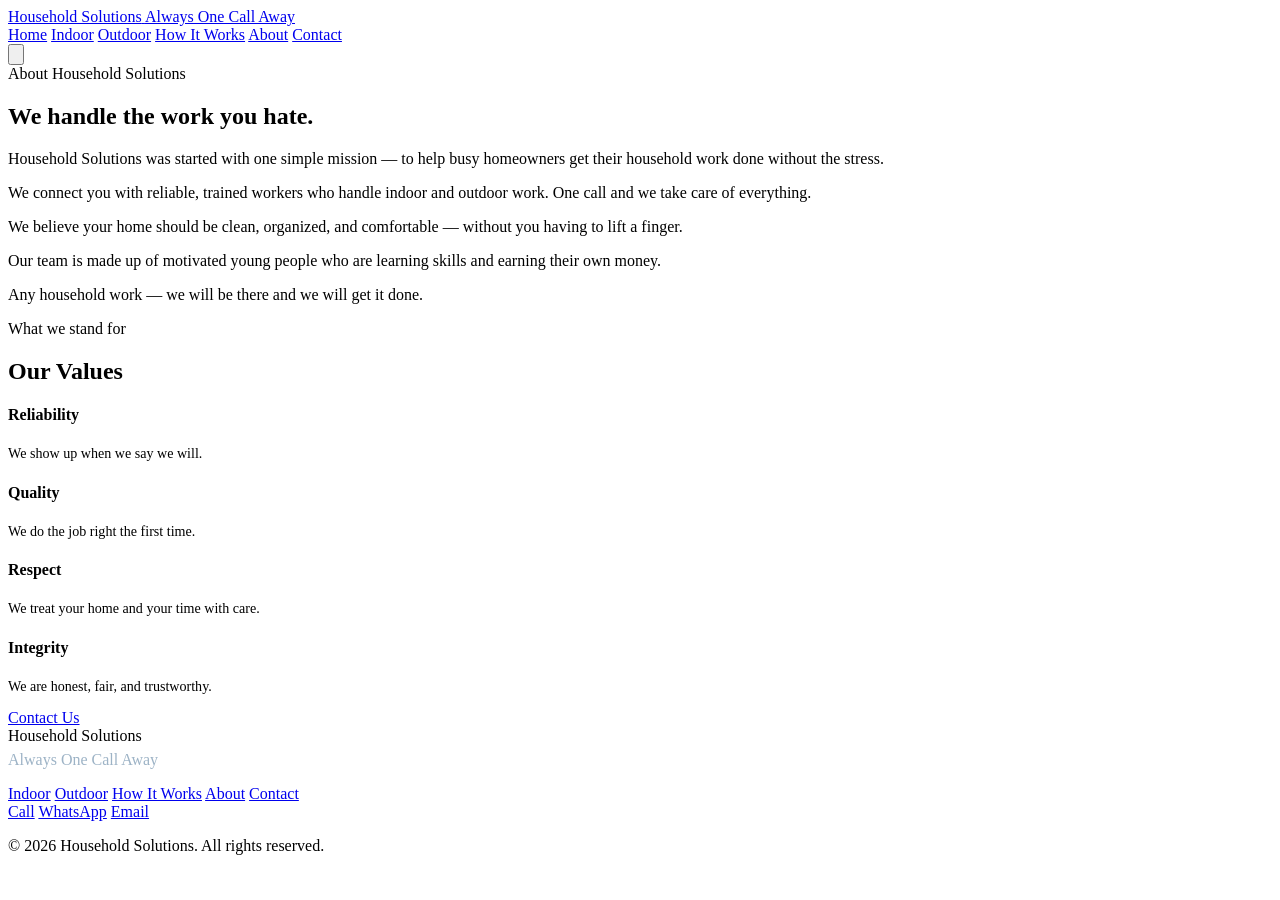
==== about.html @ eff03faa "Add files via upload Initial site upload" ====
<!DOCTYPE html>
<html lang="en">
<head>
<meta charset="UTF-8">
<meta name="viewport" content="width=device-width, initial-scale=1.0">
<title>About Us — Household Solutions</title>
<link rel="stylesheet" href="css/styles.css">
</head>
<body>

<header class="site-header">
  <div class="wrap header-inner">
    <a href="index.html" class="brand">
      <span class="brand-name">Household Solutions</span>
      <span class="brand-tag">Always One Call Away</span>
    </a>
    <nav class="main-nav">
      <a class="nav-link" href="index.html">Home</a>
      <a class="nav-link" href="indoor.html">Indoor</a>
      <a class="nav-link" href="outdoor.html">Outdoor</a>
      <a class="nav-link" href="how-it-works.html">How It Works</a>
      <a class="nav-link active" href="about.html">About</a>
      <a class="nav-link" href="contact.html">Contact</a>
    </nav>
    <div class="header-actions">
      <a class="icon-btn" data-tel-href href="#" aria-label="Call us"><span data-icon="phone"></span></a>
      <a class="icon-btn wa" data-wa-href href="#" target="_blank" aria-label="WhatsApp us"><span data-icon="whatsapp"></span></a>
      <button class="nav-toggle" aria-label="Menu">
        <svg viewBox="0 0 24 24" fill="none" stroke="currentColor" stroke-width="2" stroke-linecap="round"><path d="M3 6h18M3 12h18M3 18h18"/></svg>
      </button>
    </div>
  </div>
</header>

<section class="section">
  <div class="wrap">
    <div class="section-head">
      <span class="eyebrow">About Household Solutions</span>
      <h2>We handle the work you hate.</h2>
    </div>

    <div class="about-copy">
      <p>Household Solutions was started with one simple mission — to help busy homeowners get their household work done without the stress.</p>
      <p>We connect you with reliable, trained workers who handle indoor and outdoor work. One call and we take care of everything.</p>
      <p>We believe your home should be clean, organized, and comfortable — without you having to lift a finger.</p>
      <p>Our team is made up of motivated young people who are learning skills and earning their own money.</p>
      <p>Any household work — we will be there and we will get it done.</p>
    </div>

    <div class="section-head">
      <span class="eyebrow">What we stand for</span>
      <h2>Our Values</h2>
    </div>

    <div class="values-grid">
      <div class="value-card">
        <div class="value-check"><span data-icon="check"></span></div>
        <h4>Reliability</h4>
        <p style="font-size:0.88rem;color:var(--text-light);margin-top:8px;">We show up when we say we will.</p>
      </div>
      <div class="value-card">
        <div class="value-check"><span data-icon="check"></span></div>
        <h4>Quality</h4>
        <p style="font-size:0.88rem;color:var(--text-light);margin-top:8px;">We do the job right the first time.</p>
      </div>
      <div class="value-card">
        <div class="value-check"><span data-icon="check"></span></div>
        <h4>Respect</h4>
        <p style="font-size:0.88rem;color:var(--text-light);margin-top:8px;">We treat your home and your time with care.</p>
      </div>
      <div class="value-card">
        <div class="value-check"><span data-icon="check"></span></div>
        <h4>Integrity</h4>
        <p style="font-size:0.88rem;color:var(--text-light);margin-top:8px;">We are honest, fair, and trustworthy.</p>
      </div>
    </div>

    <div class="center mt-40">
      <a href="contact.html" class="btn btn-outline-blue">Contact Us</a>
    </div>
  </div>
</section>

<footer class="site-footer">
  <div class="wrap footer-inner">
    <div class="footer-brand">
      <span class="brand-name">Household Solutions</span>
      <p style="color:#9db3c6;margin-top:6px;">Always One Call Away</p>
    </div>
    <nav class="footer-links">
      <a href="indoor.html">Indoor</a>
      <a href="outdoor.html">Outdoor</a>
      <a href="how-it-works.html">How It Works</a>
      <a href="about.html">About</a>
      <a href="contact.html">Contact</a>
    </nav>
    <div class="footer-contacts">
      <a data-tel-href href="#">Call</a>
      <a data-wa-href href="#" target="_blank">WhatsApp</a>
      <a href="mailto:steveselviro@gmail.com">Email</a>
    </div>
  </div>
  <p class="footer-bottom">© 2026 Household Solutions. All rights reserved.</p>
</footer>

<script src="js/icons.js"></script>
<script src="js/main.js"></script>
</body>
</html>
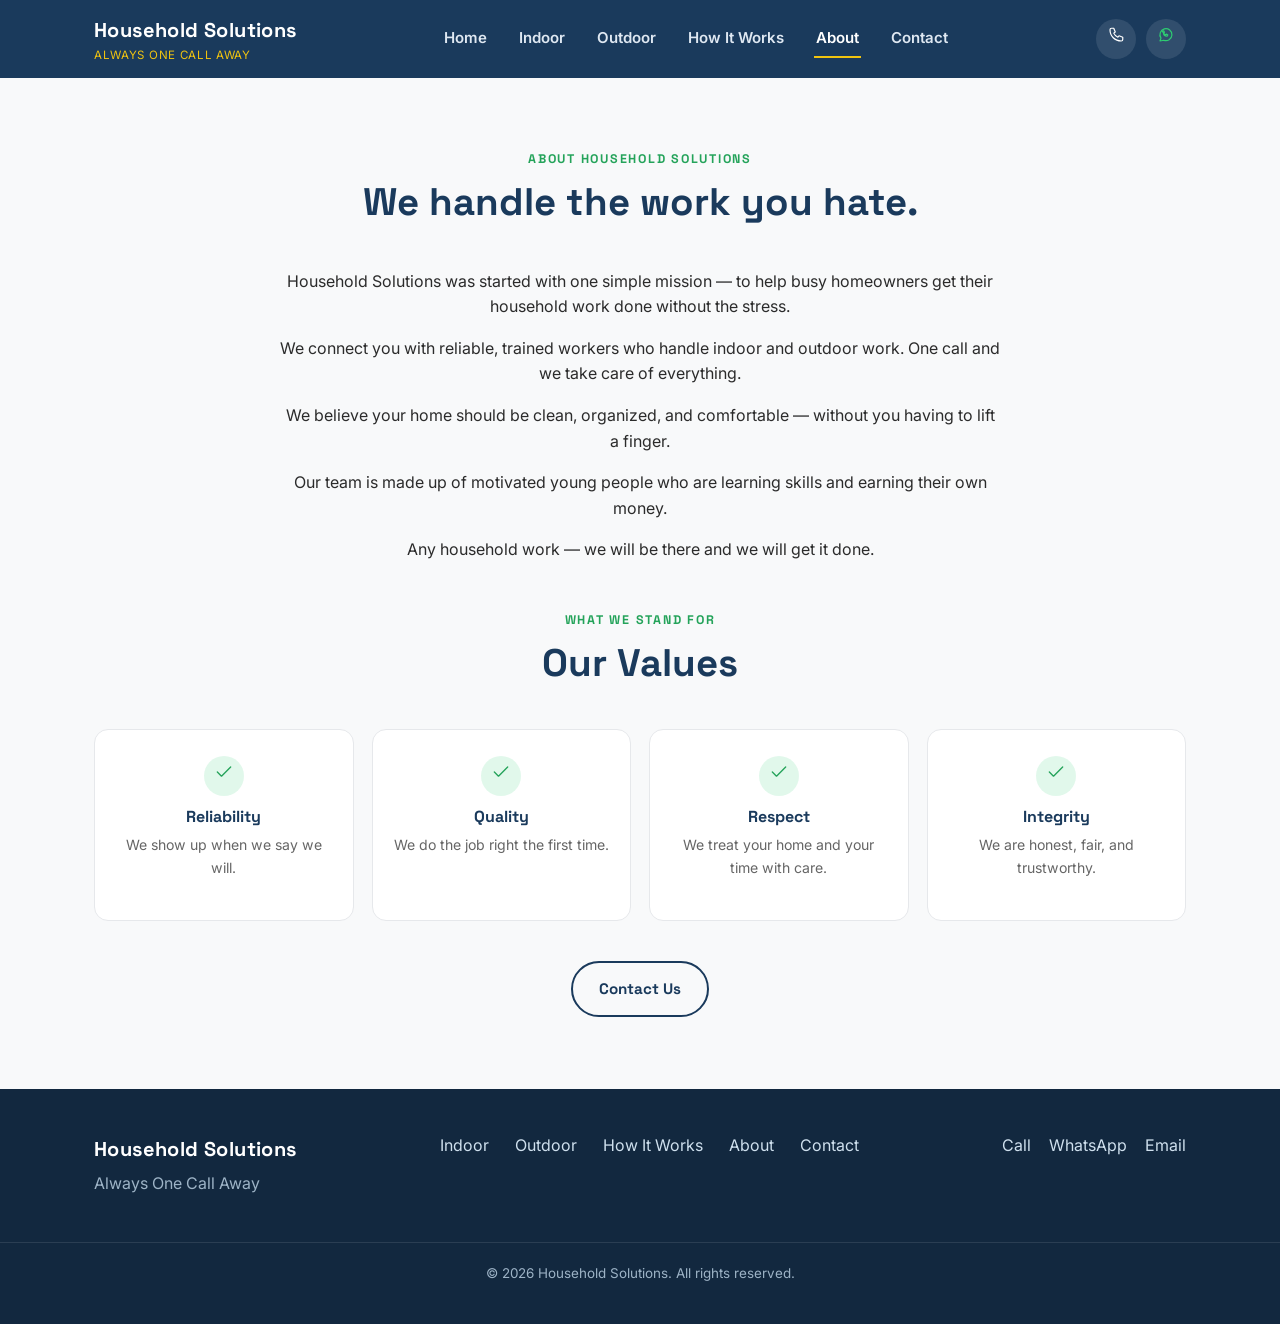
==== commit cedd1c9c: "Add files via upload" ====
--- a/about.html
+++ b/about.html
@@ -4,7 +4,7 @@
 <meta charset="UTF-8">
 <meta name="viewport" content="width=device-width, initial-scale=1.0">
 <title>About Us — Household Solutions</title>
-<link rel="stylesheet" href="css/styles.css">
+<link rel="stylesheet" href="styles.css">
 </head>
 <body>
 
@@ -103,7 +103,7 @@
   <p class="footer-bottom">© 2026 Household Solutions. All rights reserved.</p>
 </footer>
 
-<script src="js/icons.js"></script>
-<script src="js/main.js"></script>
+<script src="icons.js"></script>
+<script src="main.js"></script>
 </body>
 </html>
--- a/styles.css
+++ b/styles.css
@@ -0,0 +1,423 @@
+/* ============================================================
+   HOUSEHOLD SOLUTIONS — shared stylesheet
+   Design tokens per brand: deep blue / fresh green / warm gold
+   ============================================================ */
+
+@import url('https://fonts.googleapis.com/css2?family=Space+Grotesk:wght@500;700&family=Inter:wght@400;500;600;700&display=swap');
+
+:root {
+  --blue: #1a3a5c;
+  --blue-dark: #12283f;
+  --green: #2ecc71;
+  --green-dark: #24a35a;
+  --gold: #f1c40f;
+  --gold-dark: #d4ac0d;
+  --bg: #f8f9fa;
+  --card: #ffffff;
+  --text: #2b2b2b;
+  --text-light: #666666;
+  --border: #e6e8eb;
+  --radius: 14px;
+  --shadow: 0 6px 20px rgba(26, 58, 92, 0.08);
+  --shadow-hover: 0 12px 28px rgba(26, 58, 92, 0.14);
+  --font-display: 'Space Grotesk', sans-serif;
+  --font-body: 'Inter', sans-serif;
+}
+
+* { box-sizing: border-box; }
+html { scroll-behavior: smooth; }
+
+body {
+  margin: 0;
+  font-family: var(--font-body);
+  color: var(--text);
+  background: var(--bg);
+  line-height: 1.6;
+}
+
+h1, h2, h3, h4 {
+  font-family: var(--font-display);
+  color: var(--blue);
+  line-height: 1.15;
+  margin: 0 0 0.5em;
+}
+
+p { margin: 0 0 1em; color: var(--text); }
+a { color: inherit; text-decoration: none; }
+img { max-width: 100%; display: block; }
+
+.wrap { max-width: 1140px; margin: 0 auto; padding: 0 24px; }
+.section { padding: 72px 0; }
+.section-alt { background: var(--card); }
+.eyebrow {
+  font-family: var(--font-display);
+  text-transform: uppercase;
+  letter-spacing: 0.14em;
+  font-size: 0.78rem;
+  color: var(--green-dark);
+  font-weight: 700;
+  margin-bottom: 10px;
+  display: block;
+}
+.section-head { max-width: 640px; margin: 0 auto 44px; text-align: center; }
+.section-head h2 { font-size: clamp(1.7rem, 3vw, 2.4rem); }
+.section-head p { color: var(--text-light); }
+
+/* ---------- Buttons ---------- */
+.btn {
+  display: inline-flex;
+  align-items: center;
+  gap: 8px;
+  padding: 14px 26px;
+  border-radius: 999px;
+  font-family: var(--font-display);
+  font-weight: 700;
+  font-size: 0.95rem;
+  border: 2px solid transparent;
+  cursor: pointer;
+  transition: transform 0.15s ease, box-shadow 0.15s ease, background 0.15s ease;
+}
+.btn:hover { transform: translateY(-2px); }
+.btn:focus-visible { outline: 3px solid var(--blue); outline-offset: 2px; }
+.btn svg { width: 18px; height: 18px; }
+
+.btn-gold { background: var(--gold); color: var(--blue-dark); }
+.btn-gold:hover { background: var(--gold-dark); box-shadow: var(--shadow-hover); }
+
+.btn-blue { background: var(--blue); color: #fff; }
+.btn-blue:hover { background: var(--blue-dark); box-shadow: var(--shadow-hover); }
+
+.btn-green { background: var(--green); color: #fff; }
+.btn-green:hover { background: var(--green-dark); box-shadow: var(--shadow-hover); }
+
+.btn-outline { background: transparent; border-color: rgba(255,255,255,0.6); color: #fff; }
+.btn-outline:hover { background: rgba(255,255,255,0.12); }
+
+.btn-outline-blue { background: transparent; border-color: var(--blue); color: var(--blue); }
+.btn-outline-blue:hover { background: var(--blue); color: #fff; }
+
+.btn-row { display: flex; gap: 14px; flex-wrap: wrap; }
+.btn-block { width: 100%; justify-content: center; }
+
+/* ---------- Header / Nav ---------- */
+.site-header {
+  position: sticky; top: 0; z-index: 50;
+  background: var(--blue);
+  color: #fff;
+}
+.header-inner {
+  display: flex; align-items: center; justify-content: space-between;
+  padding: 14px 24px;
+}
+.brand { display: flex; flex-direction: column; }
+.brand-name {
+  font-family: var(--font-display); font-weight: 700;
+  font-size: 1.25rem; letter-spacing: 0.02em; color: #fff;
+}
+.brand-tag { font-size: 0.72rem; color: var(--gold); letter-spacing: 0.06em; text-transform: uppercase; }
+
+nav.main-nav {
+  display: flex; align-items: center; gap: 28px;
+}
+nav.main-nav a.nav-link {
+  font-weight: 600; font-size: 0.94rem; color: #dfe8f2;
+  padding: 6px 2px; border-bottom: 2px solid transparent;
+  transition: border-color 0.15s ease, color 0.15s ease;
+}
+nav.main-nav a.nav-link:hover,
+nav.main-nav a.nav-link.active { color: #fff; border-color: var(--gold); }
+
+.header-actions { display: flex; align-items: center; gap: 10px; }
+.icon-btn {
+  display: flex; align-items: center; justify-content: center;
+  width: 40px; height: 40px; border-radius: 50%;
+  background: rgba(255,255,255,0.1);
+  transition: background 0.15s ease;
+}
+.icon-btn:hover { background: rgba(255,255,255,0.22); }
+.icon-btn svg { width: 18px; height: 18px; color: #fff; }
+.icon-btn.wa svg { color: var(--green); }
+
+.nav-toggle {
+  display: none;
+  background: none; border: none; color: #fff;
+  width: 40px; height: 40px; cursor: pointer;
+}
+.nav-toggle svg { width: 24px; height: 24px; }
+
+/* ---------- Hero ---------- */
+.hero {
+  background: linear-gradient(160deg, var(--blue) 0%, var(--blue-dark) 100%);
+  color: #fff;
+  padding: 100px 0 90px;
+  position: relative;
+  overflow: hidden;
+}
+.hero::after {
+  content: '';
+  position: absolute; right: -120px; top: -120px;
+  width: 420px; height: 420px; border-radius: 50%;
+  background: radial-gradient(circle, rgba(46,204,113,0.22), transparent 70%);
+}
+.hero .wrap { position: relative; z-index: 1; }
+.hero-inner { max-width: 680px; }
+.hero h1 {
+  color: #fff;
+  font-size: clamp(2.1rem, 5vw, 3.4rem);
+  margin-bottom: 18px;
+}
+.hero p.lead { color: #cfe0ee; font-size: 1.12rem; max-width: 520px; margin-bottom: 32px; }
+
+.hero-badge {
+  display: inline-flex; align-items: center; gap: 8px;
+  background: rgba(241,196,15,0.14);
+  border: 1px solid rgba(241,196,15,0.35);
+  color: var(--gold);
+  padding: 7px 16px; border-radius: 999px;
+  font-size: 0.8rem; font-weight: 700; letter-spacing: 0.05em;
+  text-transform: uppercase; margin-bottom: 22px;
+}
+.hero-badge svg { width: 14px; height: 14px; }
+
+/* ---------- Choose service cards ---------- */
+.choice-grid {
+  display: grid; grid-template-columns: 1fr 1fr; gap: 24px;
+}
+.choice-card {
+  background: var(--card);
+  border-radius: var(--radius);
+  padding: 40px 28px;
+  text-align: center;
+  box-shadow: var(--shadow);
+  border: 1px solid var(--border);
+  transition: transform 0.18s ease, box-shadow 0.18s ease;
+}
+.choice-card:hover { transform: translateY(-5px); box-shadow: var(--shadow-hover); }
+.choice-icon {
+  width: 68px; height: 68px; border-radius: 50%;
+  display: flex; align-items: center; justify-content: center;
+  margin: 0 auto 18px;
+}
+.choice-card.indoor .choice-icon { background: rgba(26,58,92,0.1); color: var(--blue); }
+.choice-card.outdoor .choice-icon { background: rgba(46,204,113,0.14); color: var(--green-dark); }
+.choice-icon svg { width: 32px; height: 32px; }
+.choice-card h3 { font-size: 1.4rem; margin-bottom: 8px; }
+.choice-card p { color: var(--text-light); margin-bottom: 22px; }
+
+/* ---------- How it works (real sequence -> numbered) ---------- */
+.steps-grid {
+  display: grid; grid-template-columns: repeat(4, 1fr); gap: 20px;
+}
+.step-card {
+  background: var(--card); border: 1px solid var(--border);
+  border-radius: var(--radius); padding: 28px 20px; position: relative;
+}
+.step-num {
+  font-family: var(--font-display); font-weight: 700; font-size: 2.2rem;
+  color: var(--gold); margin-bottom: 10px; line-height: 1;
+}
+.step-card h4 { font-size: 1.02rem; margin-bottom: 6px; }
+.step-card p { font-size: 0.92rem; color: var(--text-light); margin: 0; }
+.step-arrow { display: none; }
+
+/* ---------- Service grid (icon cards) ---------- */
+.service-grid {
+  display: grid; grid-template-columns: repeat(4, 1fr); gap: 20px;
+}
+.service-card {
+  background: var(--card); border: 1px solid var(--border);
+  border-radius: var(--radius); padding: 24px 20px;
+  transition: transform 0.15s ease, box-shadow 0.15s ease, border-color 0.15s ease;
+}
+.service-card:hover { transform: translateY(-4px); box-shadow: var(--shadow-hover); border-color: transparent; }
+.service-icon {
+  width: 48px; height: 48px; border-radius: 12px;
+  display: flex; align-items: center; justify-content: center;
+  background: rgba(26,58,92,0.08); color: var(--blue);
+  margin-bottom: 14px;
+}
+.outdoor-page .service-icon { background: rgba(46,204,113,0.13); color: var(--green-dark); }
+.service-icon svg { width: 24px; height: 24px; }
+.service-card h4 { font-size: 1.02rem; margin-bottom: 6px; }
+.service-card p { font-size: 0.9rem; color: var(--text-light); margin: 0; }
+
+/* ---------- Selector checklist ---------- */
+.selector-panel {
+  background: var(--blue); color: #fff;
+  border-radius: var(--radius); padding: 32px;
+  margin-bottom: 52px;
+}
+.selector-panel h3 { color: #fff; font-size: 1.2rem; margin-bottom: 4px; }
+.selector-panel .sub { color: #cfe0ee; font-size: 0.92rem; margin-bottom: 22px; }
+.check-grid {
+  display: grid; grid-template-columns: repeat(2, 1fr); gap: 10px 24px;
+  margin-bottom: 26px;
+}
+.check-item {
+  display: flex; align-items: center; gap: 10px;
+  background: rgba(255,255,255,0.06);
+  border: 1px solid rgba(255,255,255,0.14);
+  border-radius: 10px; padding: 10px 14px;
+  cursor: pointer; font-size: 0.92rem;
+  transition: background 0.15s ease, border-color 0.15s ease;
+}
+.check-item:hover { background: rgba(255,255,255,0.12); }
+.check-item input { accent-color: var(--gold); width: 16px; height: 16px; }
+.check-item.other { grid-column: 1 / -1; }
+
+/* ---------- About / values ---------- */
+.about-copy { max-width: 720px; margin: 0 auto 48px; text-align: center; }
+.values-grid {
+  display: grid; grid-template-columns: repeat(4, 1fr); gap: 18px;
+}
+.value-card {
+  background: var(--card); border: 1px solid var(--border);
+  border-radius: var(--radius); padding: 26px 18px; text-align: center;
+}
+.value-check {
+  width: 40px; height: 40px; border-radius: 50%;
+  background: rgba(46,204,113,0.14); color: var(--green-dark);
+  display: flex; align-items: center; justify-content: center;
+  margin: 0 auto 12px;
+}
+.value-check svg { width: 20px; height: 20px; }
+.value-card h4 { font-size: 1rem; margin: 0; }
+
+/* ---------- Form / booking ---------- */
+.form-shell {
+  background: var(--card); border: 1px solid var(--border);
+  border-radius: var(--radius); box-shadow: var(--shadow);
+  padding: 36px; max-width: 720px; margin: 0 auto;
+}
+.quick-actions { display: flex; gap: 14px; margin-bottom: 26px; flex-wrap: wrap; }
+.divider {
+  display: flex; align-items: center; gap: 14px;
+  color: var(--text-light); font-size: 0.82rem; letter-spacing: 0.08em;
+  text-transform: uppercase; margin: 22px 0;
+}
+.divider::before, .divider::after { content: ''; flex: 1; height: 1px; background: var(--border); }
+
+.field-grid { display: grid; grid-template-columns: 1fr 1fr; gap: 18px; }
+.field { margin-bottom: 18px; display: flex; flex-direction: column; gap: 6px; }
+.field label { font-size: 0.86rem; font-weight: 600; color: var(--blue); }
+.field input, .field select, .field textarea {
+  font-family: var(--font-body); font-size: 0.96rem;
+  padding: 12px 14px; border-radius: 9px; border: 1.5px solid var(--border);
+  background: #fbfcfd; color: var(--text);
+}
+.field input:focus, .field select:focus, .field textarea:focus {
+  outline: none; border-color: var(--blue); background: #fff;
+}
+.field textarea { resize: vertical; min-height: 90px; }
+.radio-row { display: flex; gap: 18px; }
+.radio-row label { display: flex; align-items: center; gap: 8px; font-weight: 500; color: var(--text); }
+fieldset { border: none; padding: 0; margin: 0 0 18px; }
+fieldset legend { font-size: 0.86rem; font-weight: 600; color: var(--blue); margin-bottom: 8px; padding: 0; }
+
+.form-note { font-size: 0.84rem; color: var(--text-light); margin-top: 14px; }
+.form-success {
+  display: none; background: rgba(46,204,113,0.12); border: 1px solid rgba(46,204,113,0.4);
+  color: var(--green-dark); border-radius: 10px; padding: 16px 18px; font-weight: 600;
+  margin-bottom: 18px;
+}
+.form-success.show { display: block; }
+
+/* ---------- CTA band ---------- */
+.cta-band {
+  background: linear-gradient(160deg, var(--blue) 0%, var(--blue-dark) 100%);
+  color: #fff; text-align: center; border-radius: var(--radius);
+  padding: 56px 32px; margin: 0 24px;
+}
+.cta-band h2 { color: #fff; }
+.cta-band p { color: #cfe0ee; }
+.cta-contacts { display: flex; justify-content: center; gap: 34px; margin: 22px 0 30px; flex-wrap: wrap; }
+.cta-contact { display: flex; align-items: center; gap: 8px; font-weight: 600; }
+.cta-contact svg { width: 18px; height: 18px; color: var(--gold); }
+
+/* ---------- Contact page specifics ---------- */
+.contact-grid { display: grid; grid-template-columns: 1fr 1fr; gap: 40px; align-items: start; }
+.contact-info-card {
+  background: var(--card); border: 1px solid var(--border);
+  border-radius: var(--radius); padding: 30px; box-shadow: var(--shadow);
+}
+.info-row { display: flex; gap: 14px; align-items: flex-start; padding: 14px 0; border-bottom: 1px solid var(--border); }
+.info-row:last-child { border-bottom: none; }
+.info-row .ic {
+  width: 38px; height: 38px; border-radius: 50%; flex-shrink: 0;
+  background: rgba(26,58,92,0.08); color: var(--blue);
+  display: flex; align-items: center; justify-content: center;
+}
+.info-row .ic svg { width: 18px; height: 18px; }
+.info-row strong { display: block; font-size: 0.85rem; color: var(--text-light); text-transform: uppercase; letter-spacing: 0.04em; }
+.map-embed {
+  border-radius: var(--radius); overflow: hidden; margin-top: 22px;
+  border: 1px solid var(--border);
+}
+.map-embed iframe { width: 100%; height: 260px; border: 0; display: block; }
+
+/* ---------- Photo placeholder blocks (swap for real photos) ---------- */
+.photo-frame {
+  border-radius: var(--radius); overflow: hidden;
+  background: linear-gradient(135deg, rgba(26,58,92,0.08), rgba(46,204,113,0.1));
+  display: flex; align-items: center; justify-content: center;
+  aspect-ratio: 4/3; color: var(--blue); border: 1px dashed rgba(26,58,92,0.25);
+}
+.photo-frame svg { width: 40px; height: 40px; opacity: 0.5; }
+
+/* ---------- Footer ---------- */
+.site-footer { background: var(--blue-dark); color: #cfe0ee; padding: 44px 0 26px; }
+.footer-inner { display: flex; justify-content: space-between; align-items: flex-start; flex-wrap: wrap; gap: 24px; }
+.footer-brand .brand-name { color: #fff; }
+.footer-links { display: flex; gap: 26px; flex-wrap: wrap; }
+.footer-links a:hover { color: var(--gold); }
+.footer-contacts { display: flex; gap: 18px; flex-wrap: wrap; }
+.footer-bottom {
+  margin-top: 30px; padding-top: 20px; border-top: 1px solid rgba(255,255,255,0.1);
+  font-size: 0.84rem; color: #9db3c6; text-align: center;
+}
+
+/* ---------- Working hours mini table (contact) ---------- */
+.hours-table { width: 100%; font-size: 0.92rem; }
+.hours-table td { padding: 6px 0; }
+.hours-table td:last-child { text-align: right; color: var(--text-light); }
+
+/* ---------- Utility ---------- */
+.center { text-align: center; }
+.mt-40 { margin-top: 40px; }
+
+/* ---------- Responsive ---------- */
+@media (max-width: 880px) {
+  .choice-grid { grid-template-columns: 1fr; }
+  .steps-grid { grid-template-columns: 1fr 1fr; }
+  .service-grid { grid-template-columns: 1fr 1fr; }
+  .values-grid { grid-template-columns: 1fr 1fr; }
+  .field-grid { grid-template-columns: 1fr; }
+  .contact-grid { grid-template-columns: 1fr; }
+  .check-grid { grid-template-columns: 1fr; }
+}
+
+@media (max-width: 720px) {
+  nav.main-nav {
+    position: fixed; inset: 64px 0 auto 0; background: var(--blue);
+    flex-direction: column; align-items: flex-start; gap: 0;
+    padding: 10px 24px 20px; box-shadow: 0 12px 20px rgba(0,0,0,0.15);
+    transform: translateY(-130%); transition: transform 0.2s ease; z-index: 40;
+  }
+  nav.main-nav.open { transform: translateY(0); }
+  nav.main-nav a.nav-link { width: 100%; padding: 12px 0; border-bottom: 1px solid rgba(255,255,255,0.1); }
+  .nav-toggle { display: flex; align-items: center; justify-content: center; }
+  .header-actions .icon-btn.call-text { display: none; }
+}
+
+@media (max-width: 560px) {
+  .hero { padding: 70px 0 60px; }
+  .section { padding: 52px 0; }
+  .steps-grid { grid-template-columns: 1fr; }
+  .service-grid { grid-template-columns: 1fr; }
+  .values-grid { grid-template-columns: 1fr; }
+  .cta-contacts { flex-direction: column; gap: 12px; }
+}
+
+@media (prefers-reduced-motion: reduce) {
+  * { transition: none !important; scroll-behavior: auto !important; }
+}
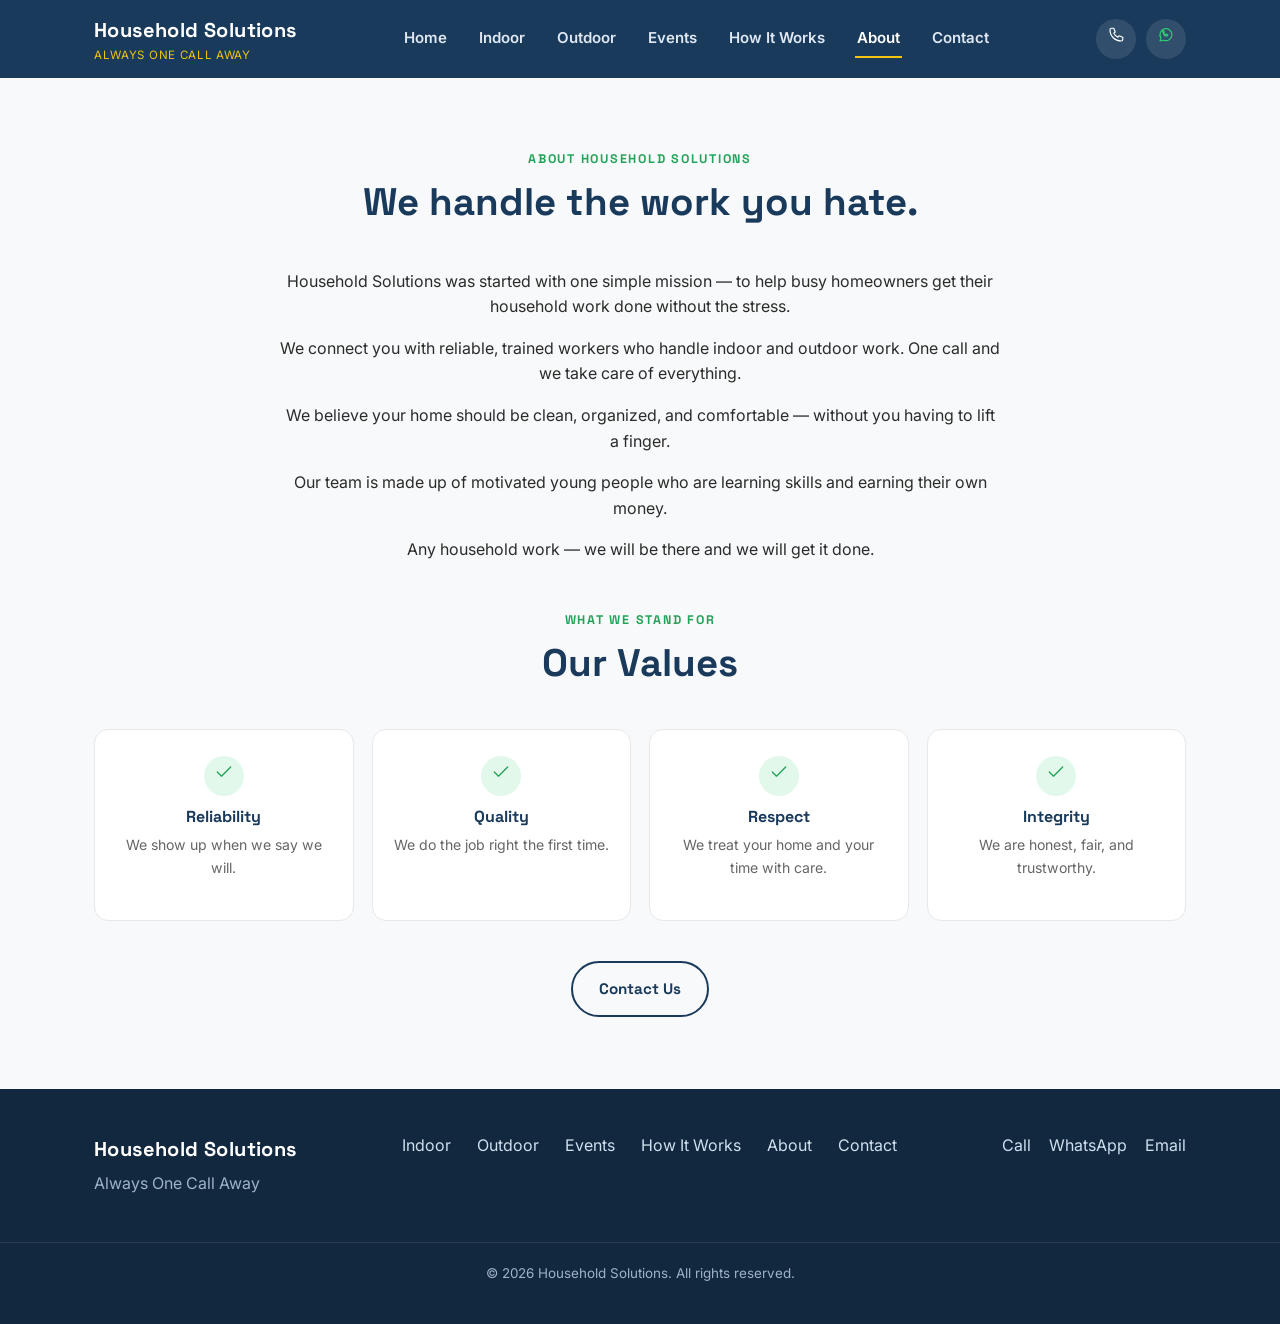
==== commit c20aaae0: "Add files via upload" ====
--- a/about.html
+++ b/about.html
@@ -18,6 +18,7 @@
       <a class="nav-link" href="index.html">Home</a>
       <a class="nav-link" href="indoor.html">Indoor</a>
       <a class="nav-link" href="outdoor.html">Outdoor</a>
+      <a class="nav-link" href="events.html">Events</a>
       <a class="nav-link" href="how-it-works.html">How It Works</a>
       <a class="nav-link active" href="about.html">About</a>
       <a class="nav-link" href="contact.html">Contact</a>
@@ -90,6 +91,7 @@
     <nav class="footer-links">
       <a href="indoor.html">Indoor</a>
       <a href="outdoor.html">Outdoor</a>
+      <a href="events.html">Events</a>
       <a href="how-it-works.html">How It Works</a>
       <a href="about.html">About</a>
       <a href="contact.html">Contact</a>
--- a/styles.css
+++ b/styles.css
@@ -181,7 +181,7 @@
 
 /* ---------- Choose service cards ---------- */
 .choice-grid {
-  display: grid; grid-template-columns: 1fr 1fr; gap: 24px;
+  display: grid; grid-template-columns: repeat(3, 1fr); gap: 24px;
 }
 .choice-card {
   background: var(--card);
@@ -200,6 +200,7 @@
 }
 .choice-card.indoor .choice-icon { background: rgba(26,58,92,0.1); color: var(--blue); }
 .choice-card.outdoor .choice-icon { background: rgba(46,204,113,0.14); color: var(--green-dark); }
+.choice-card.events .choice-icon { background: rgba(241,196,15,0.18); color: var(--gold-dark); }
 .choice-icon svg { width: 32px; height: 32px; }
 .choice-card h3 { font-size: 1.4rem; margin-bottom: 8px; }
 .choice-card p { color: var(--text-light); margin-bottom: 22px; }
@@ -237,6 +238,7 @@
   margin-bottom: 14px;
 }
 .outdoor-page .service-icon { background: rgba(46,204,113,0.13); color: var(--green-dark); }
+.events-page .service-icon { background: rgba(241,196,15,0.18); color: var(--gold-dark); }
 .service-icon svg { width: 24px; height: 24px; }
 .service-card h4 { font-size: 1.02rem; margin-bottom: 6px; }
 .service-card p { font-size: 0.9rem; color: var(--text-light); margin: 0; }
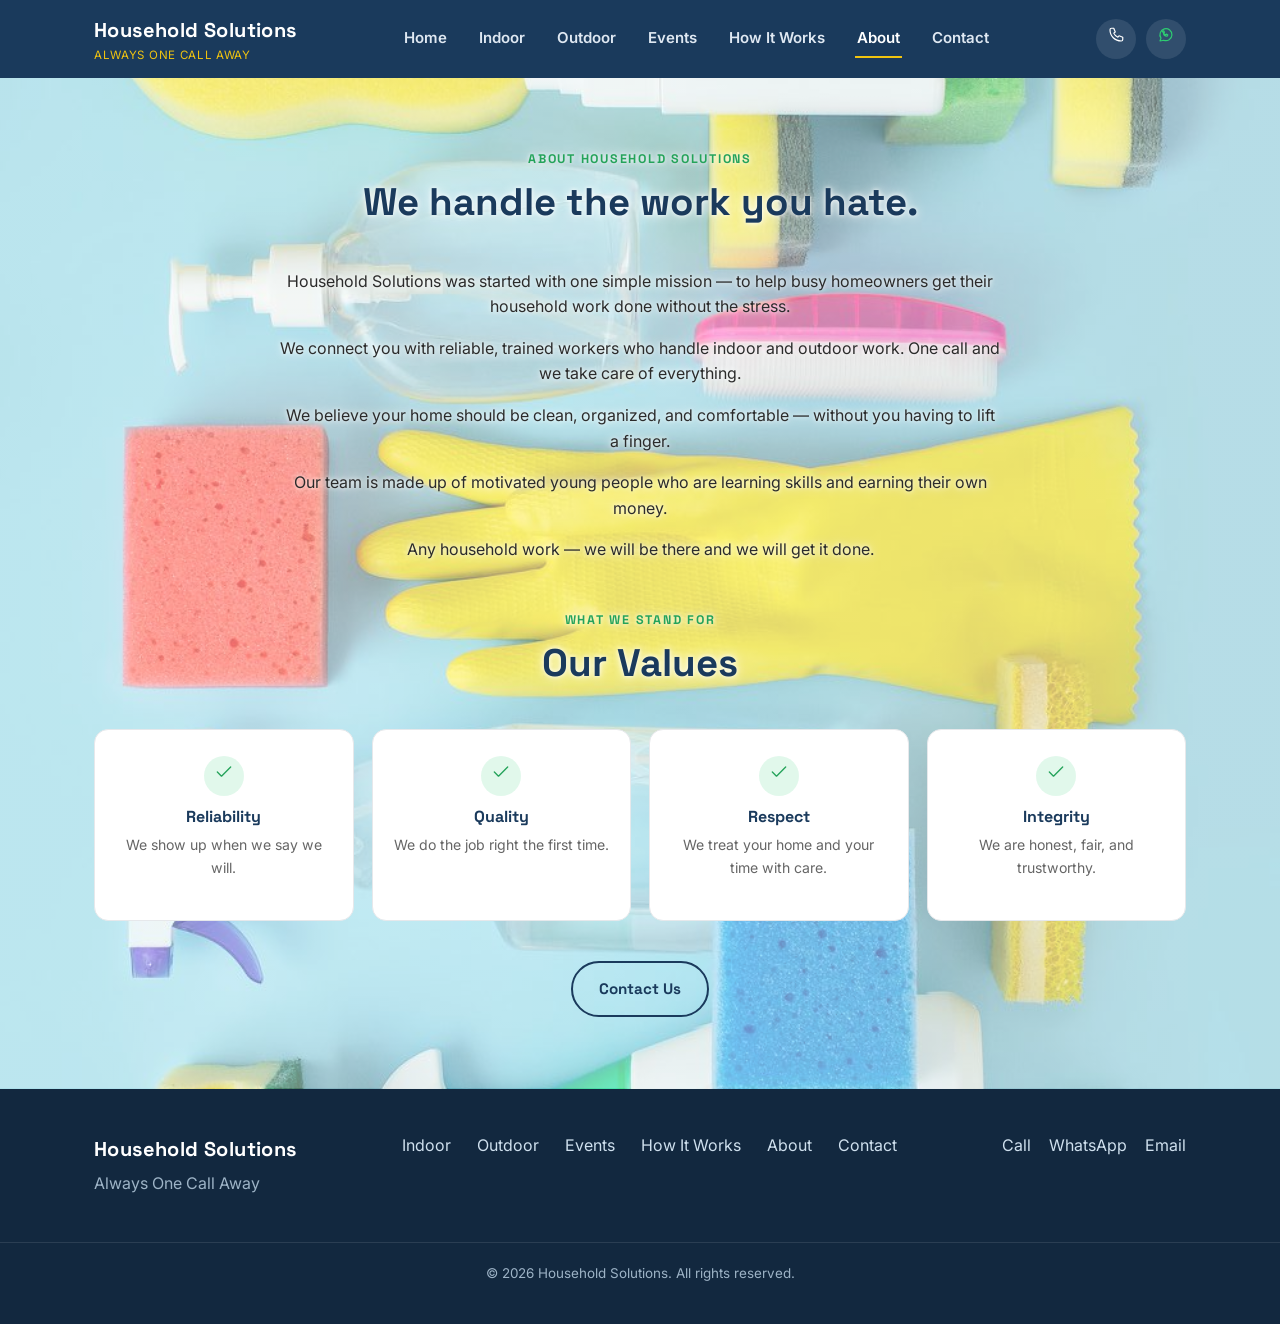
==== commit b0cf59a4: "Add files via upload" ====
--- a/about.html
+++ b/about.html
@@ -6,7 +6,7 @@
 <title>About Us — Household Solutions</title>
 <link rel="stylesheet" href="styles.css">
 </head>
-<body>
+<body class="about-page">
 
 <header class="site-header">
   <div class="wrap header-inner">
--- a/styles.css
+++ b/styles.css
@@ -423,3 +423,47 @@
 @media (prefers-reduced-motion: reduce) {
   * { transition: none !important; scroll-behavior: auto !important; }
 }
+
+/* ---------- Per-page photo backgrounds ---------- */
+/* Pages with a distinct .hero banner: image goes behind the hero only */
+.home-page .hero,
+.indoor-page .hero,
+.outdoor-page .hero,
+.events-page .hero {
+  background-size: cover;
+  background-position: center;
+  background-repeat: no-repeat;
+}
+.home-page .hero { background-image: linear-gradient(160deg, rgba(26,58,92,0.42) 0%, rgba(18,40,63,0.48) 100%), url('images/home-bg.jpg'); }
+.indoor-page .hero { background-image: linear-gradient(160deg, rgba(26,58,92,0.42) 0%, rgba(18,40,63,0.48) 100%), url('images/indoor-bg.jpg'); }
+.outdoor-page .hero { background-image: linear-gradient(160deg, rgba(26,58,92,0.42) 0%, rgba(18,40,63,0.48) 100%), url('images/outdoor-bg.jpg'); }
+.events-page .hero { background-image: linear-gradient(160deg, rgba(26,58,92,0.42) 0%, rgba(18,40,63,0.48) 100%), url('images/events-bg.jpg'); }
+.home-page .hero h1, .home-page .hero p.lead,
+.indoor-page .hero h1, .indoor-page .hero p.lead,
+.outdoor-page .hero h1, .outdoor-page .hero p.lead,
+.events-page .hero h1, .events-page .hero p.lead {
+  text-shadow: 0 2px 12px rgba(0,0,0,0.6);
+}
+
+/* Pages with no separate .hero: image goes behind the whole top section */
+.about-page .section:first-of-type,
+.how-it-works-page .section:first-of-type {
+  background-size: cover;
+  background-position: center;
+  background-repeat: no-repeat;
+}
+.about-page .section:first-of-type {
+  background-image: linear-gradient(rgba(255,255,255,0.42), rgba(255,255,255,0.42)), url('images/about-bg.jpg');
+}
+.how-it-works-page .section:first-of-type {
+  background-image: linear-gradient(rgba(255,255,255,0.42), rgba(255,255,255,0.42)), url('images/howitworks-bg.jpg');
+}
+.about-page .section:first-of-type .eyebrow,
+.about-page .section:first-of-type h2,
+.about-page .section:first-of-type .section-head p,
+.about-page .section:first-of-type .about-copy p,
+.how-it-works-page .section:first-of-type .eyebrow,
+.how-it-works-page .section:first-of-type h2,
+.how-it-works-page .section:first-of-type .section-head p {
+  text-shadow: 0 0 12px rgba(255,255,255,0.95), 0 0 4px rgba(255,255,255,0.95);
+}
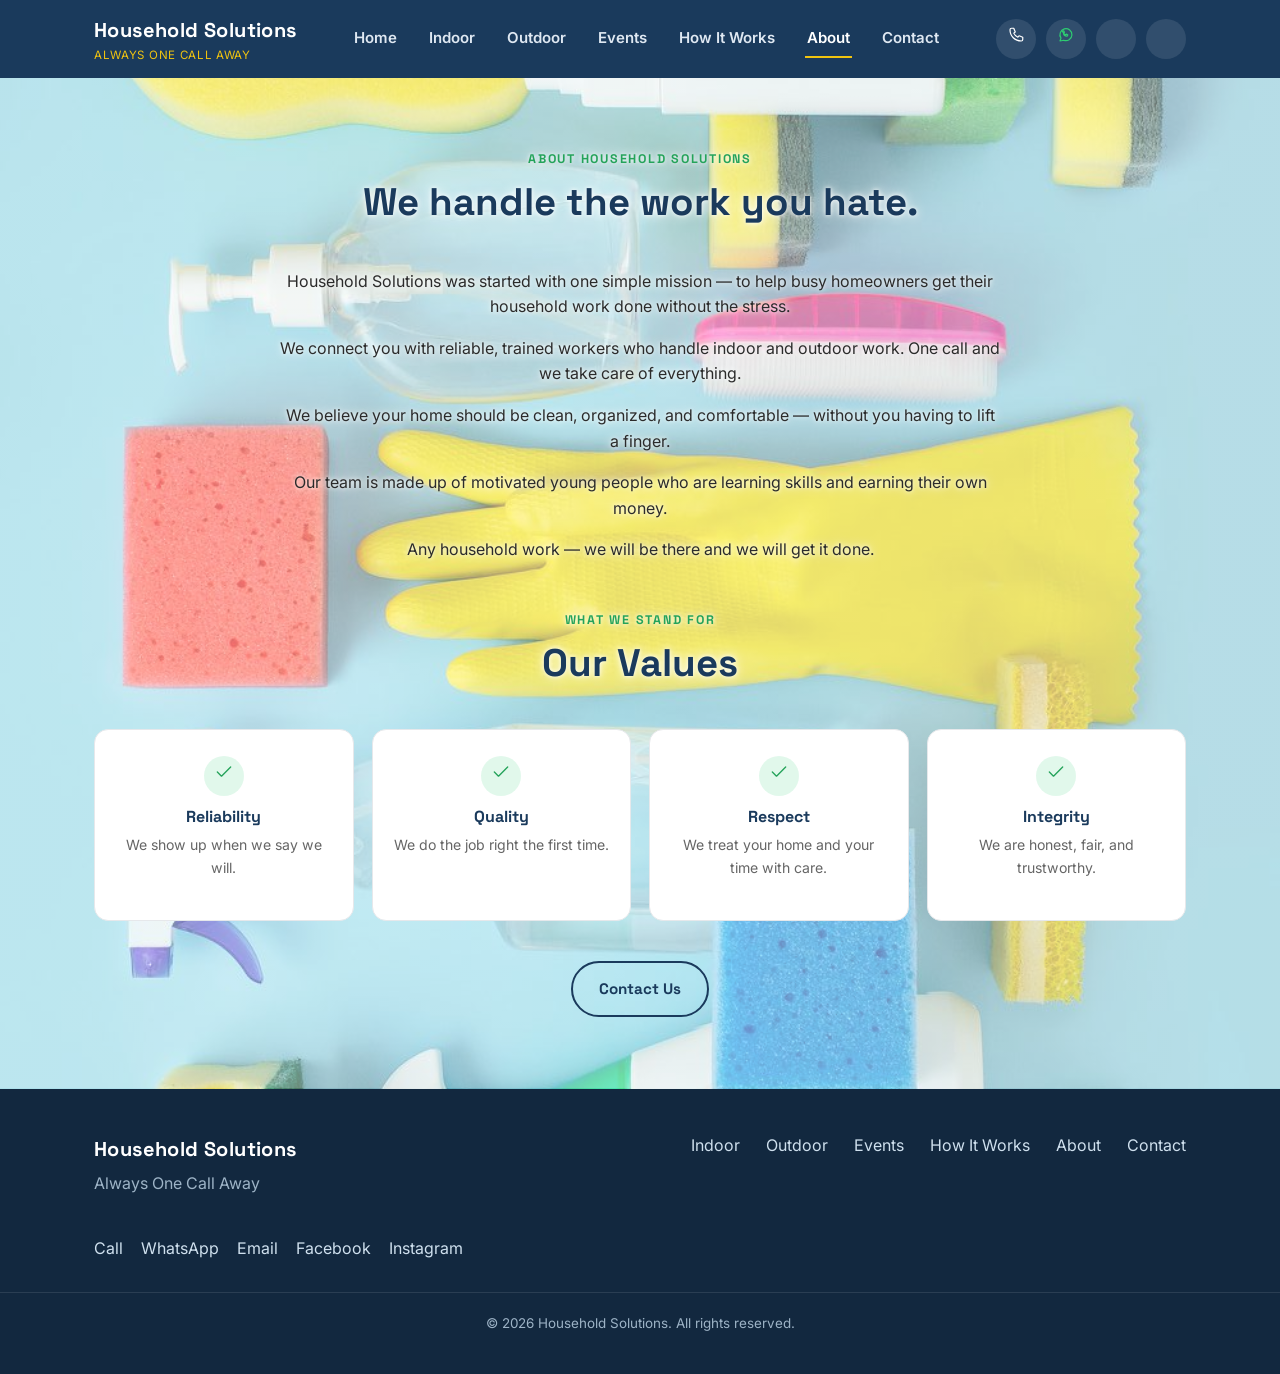
==== commit bc895068: "Add files via upload" ====
--- a/about.html
+++ b/about.html
@@ -5,6 +5,10 @@
 <meta name="viewport" content="width=device-width, initial-scale=1.0">
 <title>About Us — Household Solutions</title>
 <link rel="stylesheet" href="styles.css">
+<link rel="icon" href="favicon.ico" sizes="any">
+<link rel="icon" type="image/png" sizes="32x32" href="favicon-32x32.png">
+<link rel="icon" type="image/png" sizes="16x16" href="favicon-16x16.png">
+<link rel="apple-touch-icon" href="apple-touch-icon.png">
 </head>
 <body class="about-page">
 
@@ -26,6 +30,8 @@
     <div class="header-actions">
       <a class="icon-btn" data-tel-href href="#" aria-label="Call us"><span data-icon="phone"></span></a>
       <a class="icon-btn wa" data-wa-href href="#" target="_blank" aria-label="WhatsApp us"><span data-icon="whatsapp"></span></a>
+      <a class="icon-btn fb" href="https://www.facebook.com/profile.php?id=61592919043495" target="_blank" rel="noopener" aria-label="Facebook"><span data-icon="facebook"></span></a>
+      <a class="icon-btn ig" href="https://www.instagram.com/householdsolutions972026/" target="_blank" rel="noopener" aria-label="Instagram"><span data-icon="instagram"></span></a>
       <button class="nav-toggle" aria-label="Menu">
         <svg viewBox="0 0 24 24" fill="none" stroke="currentColor" stroke-width="2" stroke-linecap="round"><path d="M3 6h18M3 12h18M3 18h18"/></svg>
       </button>
@@ -99,7 +105,9 @@
     <div class="footer-contacts">
       <a data-tel-href href="#">Call</a>
       <a data-wa-href href="#" target="_blank">WhatsApp</a>
-      <a href="mailto:steveselviro@gmail.com">Email</a>
+      <a href="mailto:householdsolutions97@gmail.com">Email</a>
+      <a href="https://www.facebook.com/profile.php?id=61592919043495" target="_blank" rel="noopener">Facebook</a>
+      <a href="https://www.instagram.com/householdsolutions972026/" target="_blank" rel="noopener">Instagram</a>
     </div>
   </div>
   <p class="footer-bottom">© 2026 Household Solutions. All rights reserved.</p>
